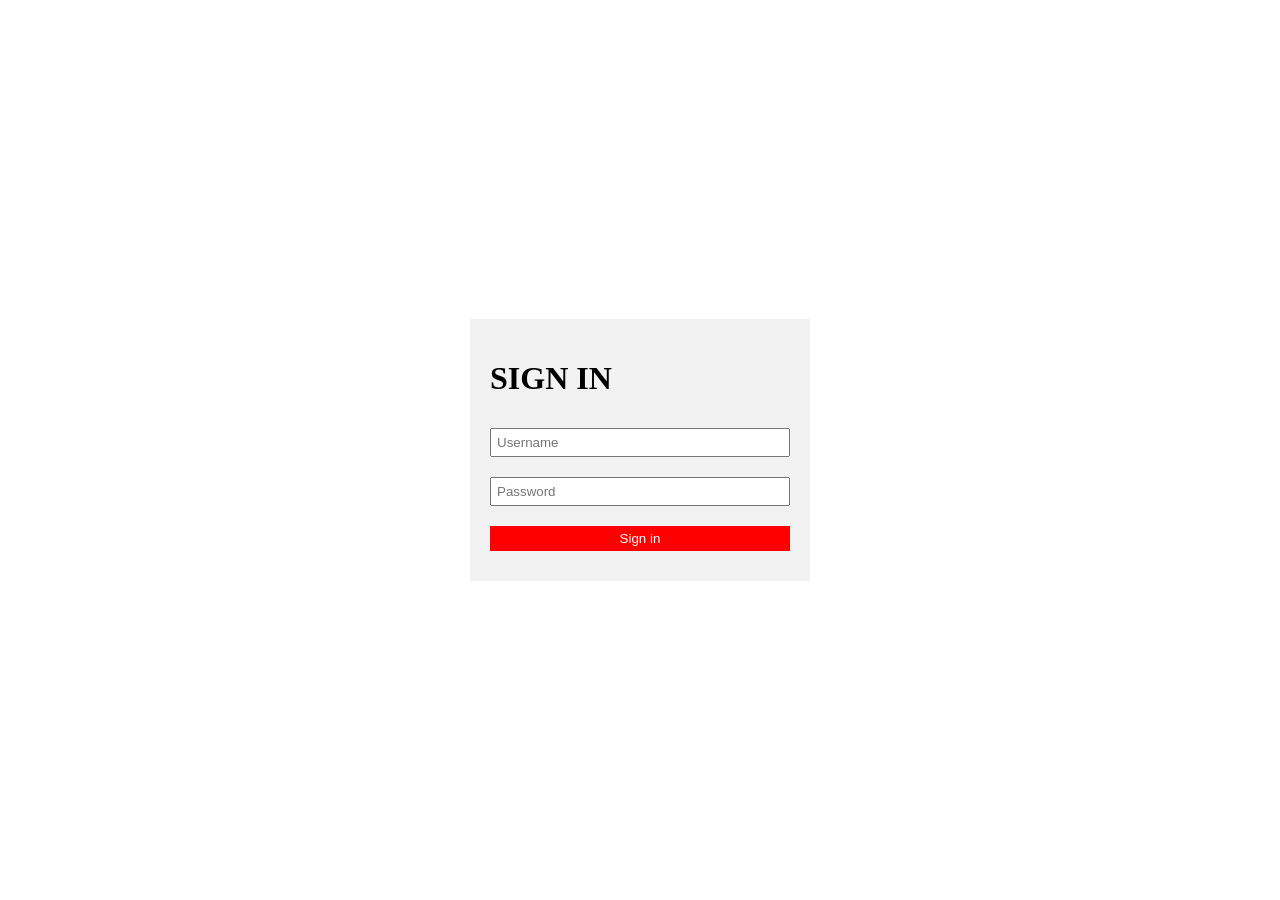
==== Submit/sign-in.html @ 53befe01 "Update authentication links and add sign-in/sign-up functionality" ====
<!DOCTYPE html>
<html lang="en">
<head>
    <meta charset="UTF-8">
    <meta name="viewport" content="width=device-width, initial-scale=1.0">
    <title>SIGN IN</title>
    <style>
        body {
            display: flex; 
            justify-content: center;
            align-items: center;
            height: 100vh;
            width: 100%;
            padding: 0;
            margin: 0;
            border: 0;
        }

        form {
            display: flex;
            flex-direction: column;
            width: 300px;
            background-color: #f2f2f2;
            padding: 20px;
        }

        input{
            margin: 10px 0;
            padding: 5px 5px;
        }

        input[type="submit"] {
            background-color: red;
            color: white;
            border: none;
        }

        input[type="submit"]:hover {
            background-color: blue;
            cursor: pointer;
        }
    </style>
</head>
<body>
    <form action="">
        <h1>SIGN IN</h1>

        <input type="text" id="name" name="name" placeholder="Username">

        <input type="password" id="password" name="password" placeholder="Password">

        <input type="submit" value="Sign in">
    </form>
    <script src="sign-in.js"></script>
</body>
</html>
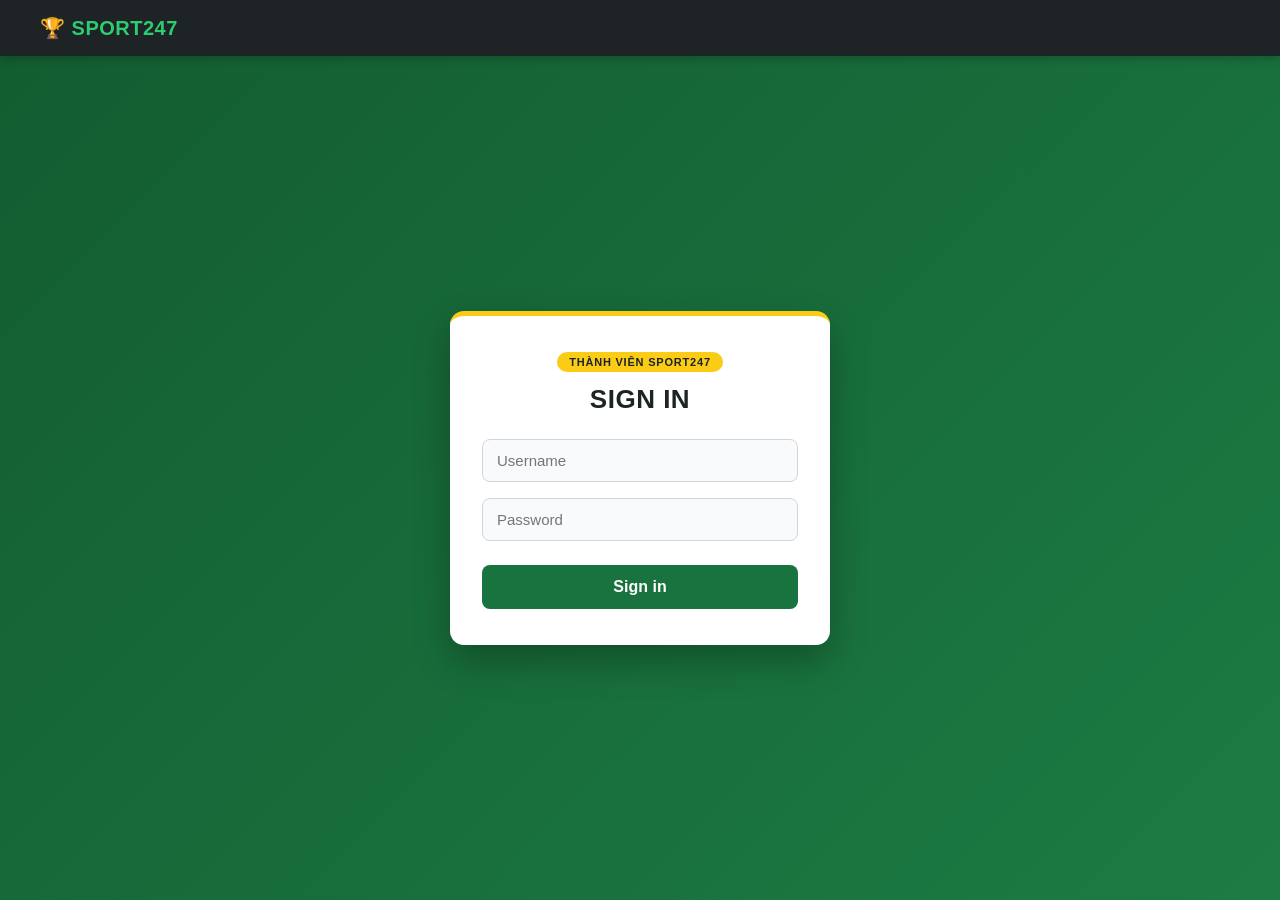
==== commit 44187731: "Enhance sign-in and sign-up pages with improved styling and layout, including updated titles, respon" ====
--- a/Submit/sign-in.html
+++ b/Submit/sign-in.html
@@ -3,54 +3,144 @@
 <head>
     <meta charset="UTF-8">
     <meta name="viewport" content="width=device-width, initial-scale=1.0">
-    <title>SIGN IN</title>
+    <title>SIGN IN - SPORT247</title>
     <style>
+        * {
+            box-sizing: border-box;
+            margin: 0;
+            padding: 0;
+            font-family: 'Segoe UI', Tahoma, Geneva, Verdana, sans-serif;
+        }
+
         body {
-            display: flex; 
+            display: flex;
+            flex-direction: column;
+            min-height: 100vh;
+            background: linear-gradient(135deg, #135c31 0%, #1c7c43 100%);
+        }
+
+        /* Thanh header đồng bộ với trang chủ SPORT247 */
+        header {
+            background-color: #1e2326;
+            padding: 16px 40px;
+            display: flex;
+            align-items: center;
+            box-shadow: 0 2px 10px rgba(0, 0, 0, 0.25);
+        }
+
+        .logo {
+            color: #2ecc71;
+            font-size: 20px;
+            font-weight: 800;
+            letter-spacing: 0.5px;
+            text-decoration: none;
+            display: flex;
+            align-items: center;
+            gap: 8px;
+        }
+
+        .main-container {
+            flex: 1;
+            display: flex;
             justify-content: center;
             align-items: center;
-            height: 100vh;
-            width: 100%;
-            padding: 0;
-            margin: 0;
-            border: 0;
+            padding: 20px;
         }
 
         form {
             display: flex;
             flex-direction: column;
-            width: 300px;
-            background-color: #f2f2f2;
-            padding: 20px;
+            width: 380px;
+            background-color: #ffffff;
+            padding: 36px 32px;
+            border-radius: 14px;
+            box-shadow: 0 16px 36px rgba(0, 0, 0, 0.28);
+            border-top: 5px solid #facc15;
         }
 
-        input{
-            margin: 10px 0;
-            padding: 5px 5px;
+        .badge {
+            align-self: center;
+            background-color: #facc15;
+            color: #1e2326;
+            font-size: 11px;
+            font-weight: 800;
+            padding: 4px 12px;
+            border-radius: 20px;
+            letter-spacing: 0.8px;
+            margin-bottom: 12px;
+            text-transform: uppercase;
+        }
+
+        h1 {
+            text-align: center;
+            margin-bottom: 24px;
+            color: #1e2326;
+            font-size: 26px;
+            font-weight: 800;
+            letter-spacing: 0.5px;
+        }
+
+        input[type="text"],
+        input[type="password"] {
+            margin-bottom: 16px;
+            padding: 12px 14px;
+            border: 1.5px solid #d1d5db;
+            border-radius: 8px;
+            font-size: 15px;
+            color: #1e2326;
+            background-color: #f9fafb;
+            transition: all 0.2s ease;
+            outline: none;
+        }
+
+        input[type="text"]:focus,
+        input[type="password"]:focus {
+            border-color: #19733e;
+            background-color: #ffffff;
+            box-shadow: 0 0 0 3px rgba(25, 115, 62, 0.18);
         }
 
         input[type="submit"] {
-            background-color: red;
-            color: white;
+            margin-top: 8px;
+            padding: 13px;
+            background-color: #19733e;
+            color: #ffffff;
             border: none;
+            border-radius: 8px;
+            font-size: 16px;
+            font-weight: 700;
+            cursor: pointer;
+            transition: background-color 0.2s ease, transform 0.15s ease;
         }
 
         input[type="submit"]:hover {
-            background-color: blue;
-            cursor: pointer;
+            background-color: #13582f;
+            transform: translateY(-1px);
+        }
+
+        input[type="submit"]:active {
+            transform: translateY(0);
         }
     </style>
 </head>
 <body>
-    <form action="">
-        <h1>SIGN IN</h1>
+    <header>
+        <a href="index.html" class="logo">🏆 SPORT247</a>
+    </header>
 
-        <input type="text" id="name" name="name" placeholder="Username">
+    <div class="main-container">
+        <form action="">
+            <span class="badge">THÀNH VIÊN SPORT247</span>
+            <h1>SIGN IN</h1>
 
-        <input type="password" id="password" name="password" placeholder="Password">
+            <input type="text" id="name" name="name" placeholder="Username">
 
-        <input type="submit" value="Sign in">
-    </form>
+            <input type="password" id="password" name="password" placeholder="Password">
+
+            <input type="submit" value="Sign in">
+        </form>
+    </div>
+
     <script src="sign-in.js"></script>
 </body>
 </html>
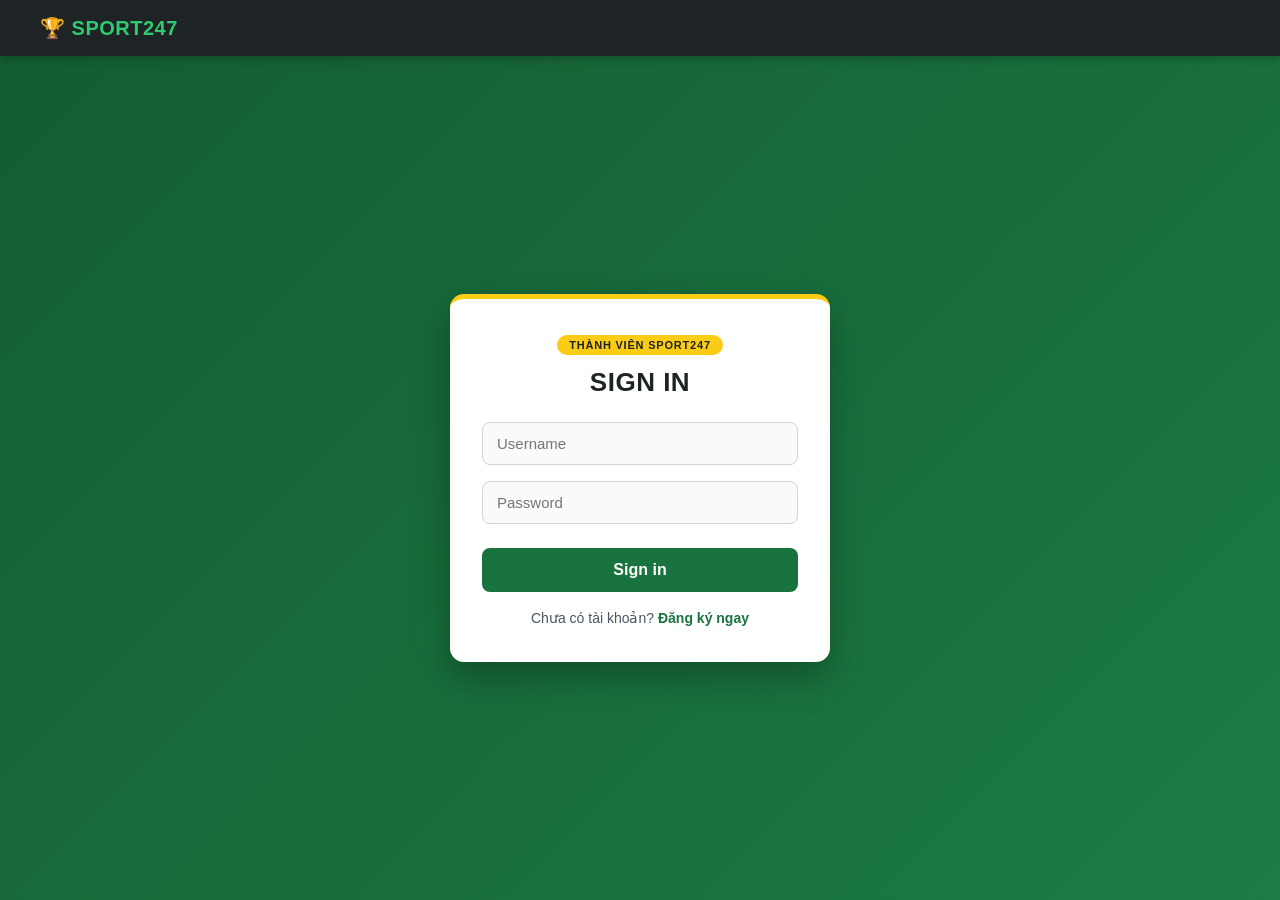
==== commit 1120286b: "Enhance navigation and account features across news pages - Updated navbar to include dropdown for n" ====
--- a/Submit/sign-in.html
+++ b/Submit/sign-in.html
@@ -121,14 +121,31 @@
         input[type="submit"]:active {
             transform: translateY(0);
         }
+
+        .switch-page {
+            margin-top: 18px;
+            text-align: center;
+            font-size: 14px;
+            color: #4b5563;
+        }
+
+        .switch-page a {
+            color: #19733e;
+            font-weight: 700;
+            text-decoration: none;
+        }
+
+        .switch-page a:hover {
+            text-decoration: underline;
+        }
     </style>
 </head>
 <body>
     <header>
-        <a href="index.html" class="logo">🏆 SPORT247</a>
+        <a href="../index.html" class="logo">🏆 SPORT247</a>
     </header>
 
-    <div class="main-container">
+    <div class="main-container"> 
         <form action="">
             <span class="badge">THÀNH VIÊN SPORT247</span>
             <h1>SIGN IN</h1>
@@ -138,6 +155,8 @@
             <input type="password" id="password" name="password" placeholder="Password">
 
             <input type="submit" value="Sign in">
+
+            <p class="switch-page">Chưa có tài khoản? <a href="sign-up.html">Đăng ký ngay</a></p>
         </form>
     </div>
 
